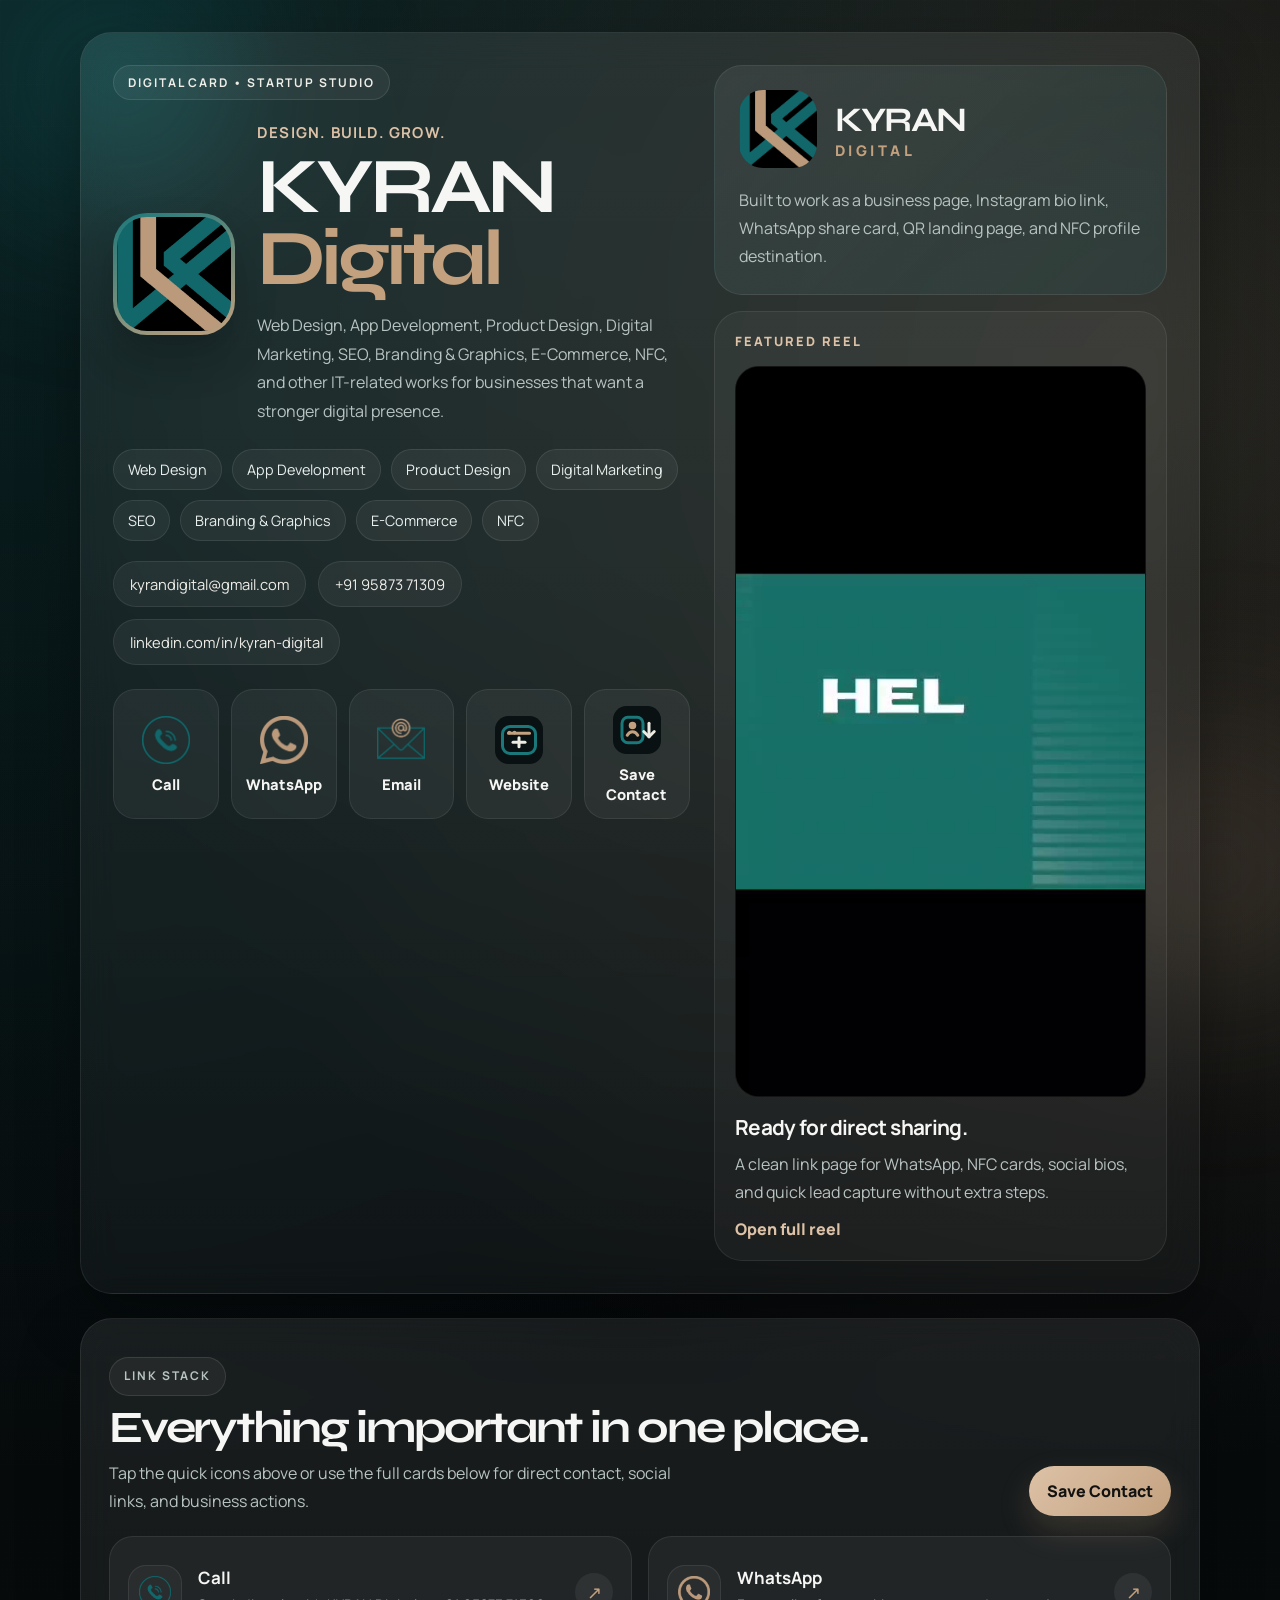
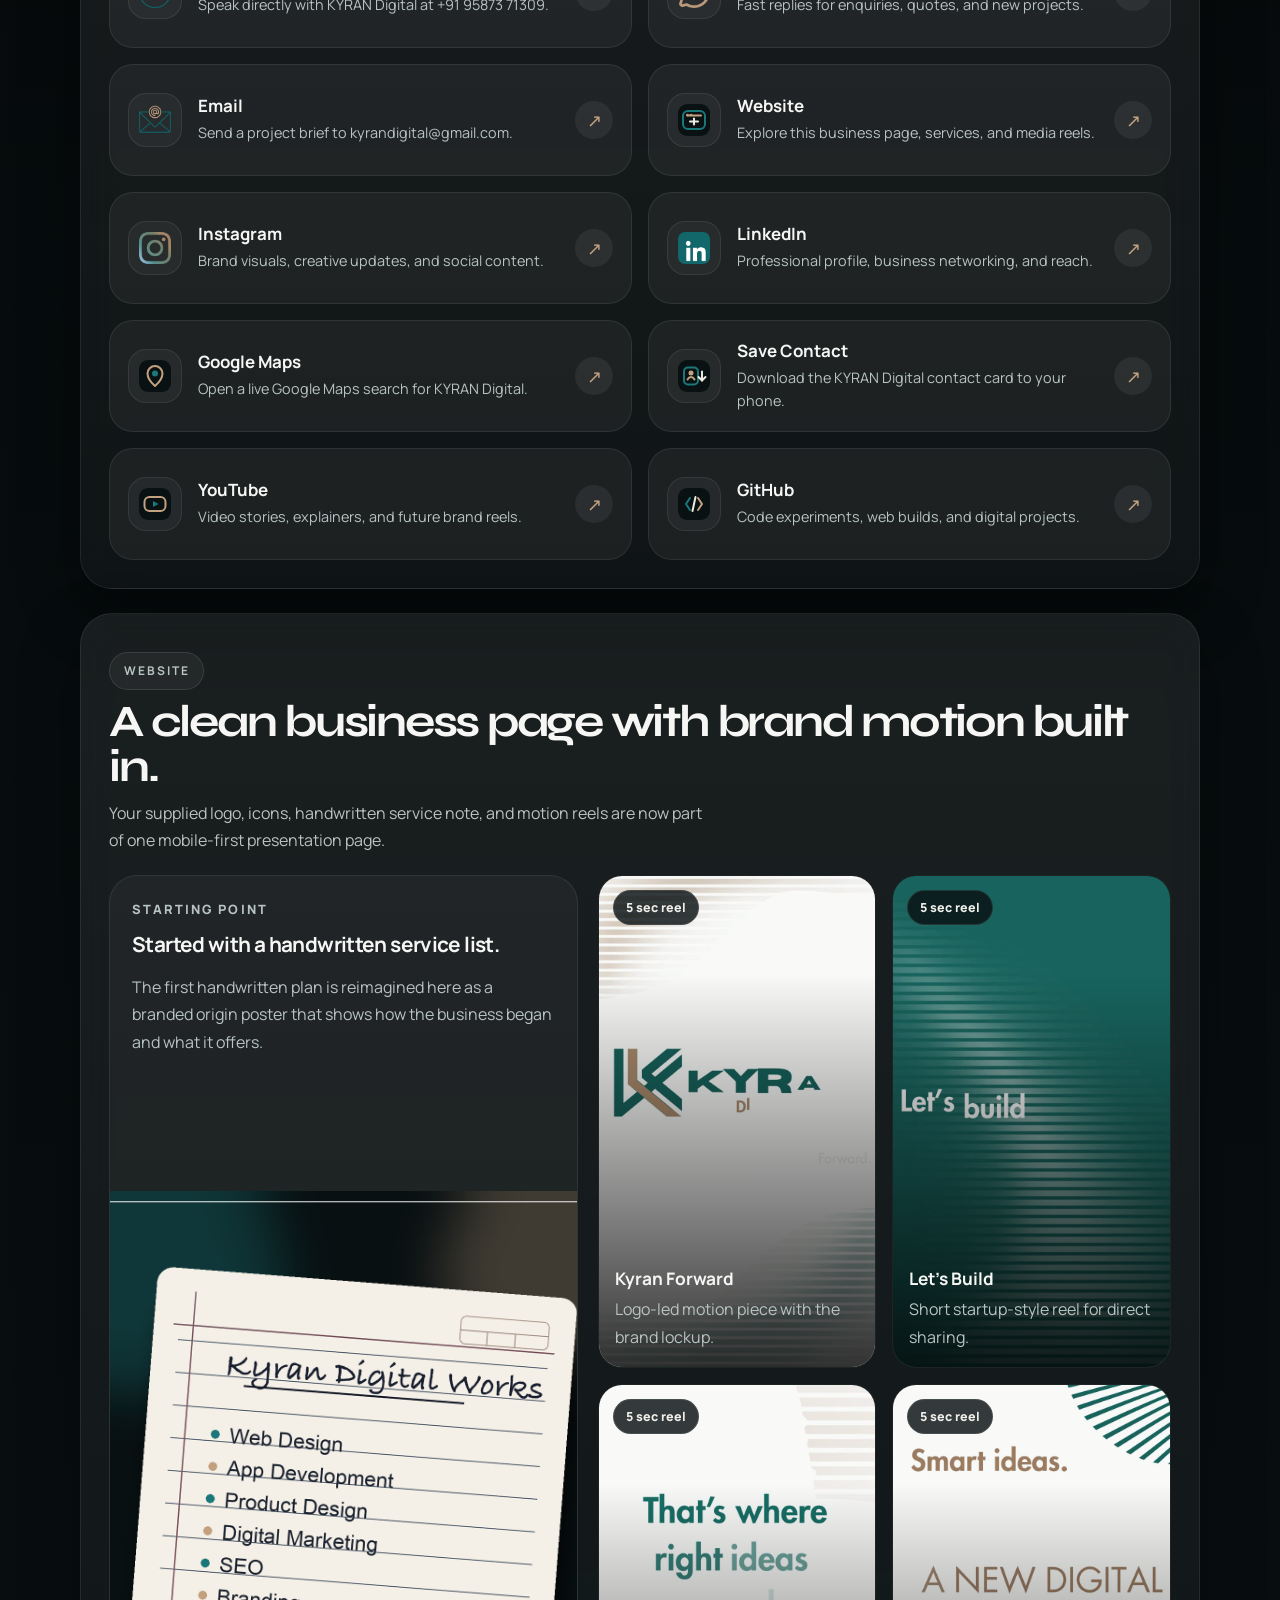
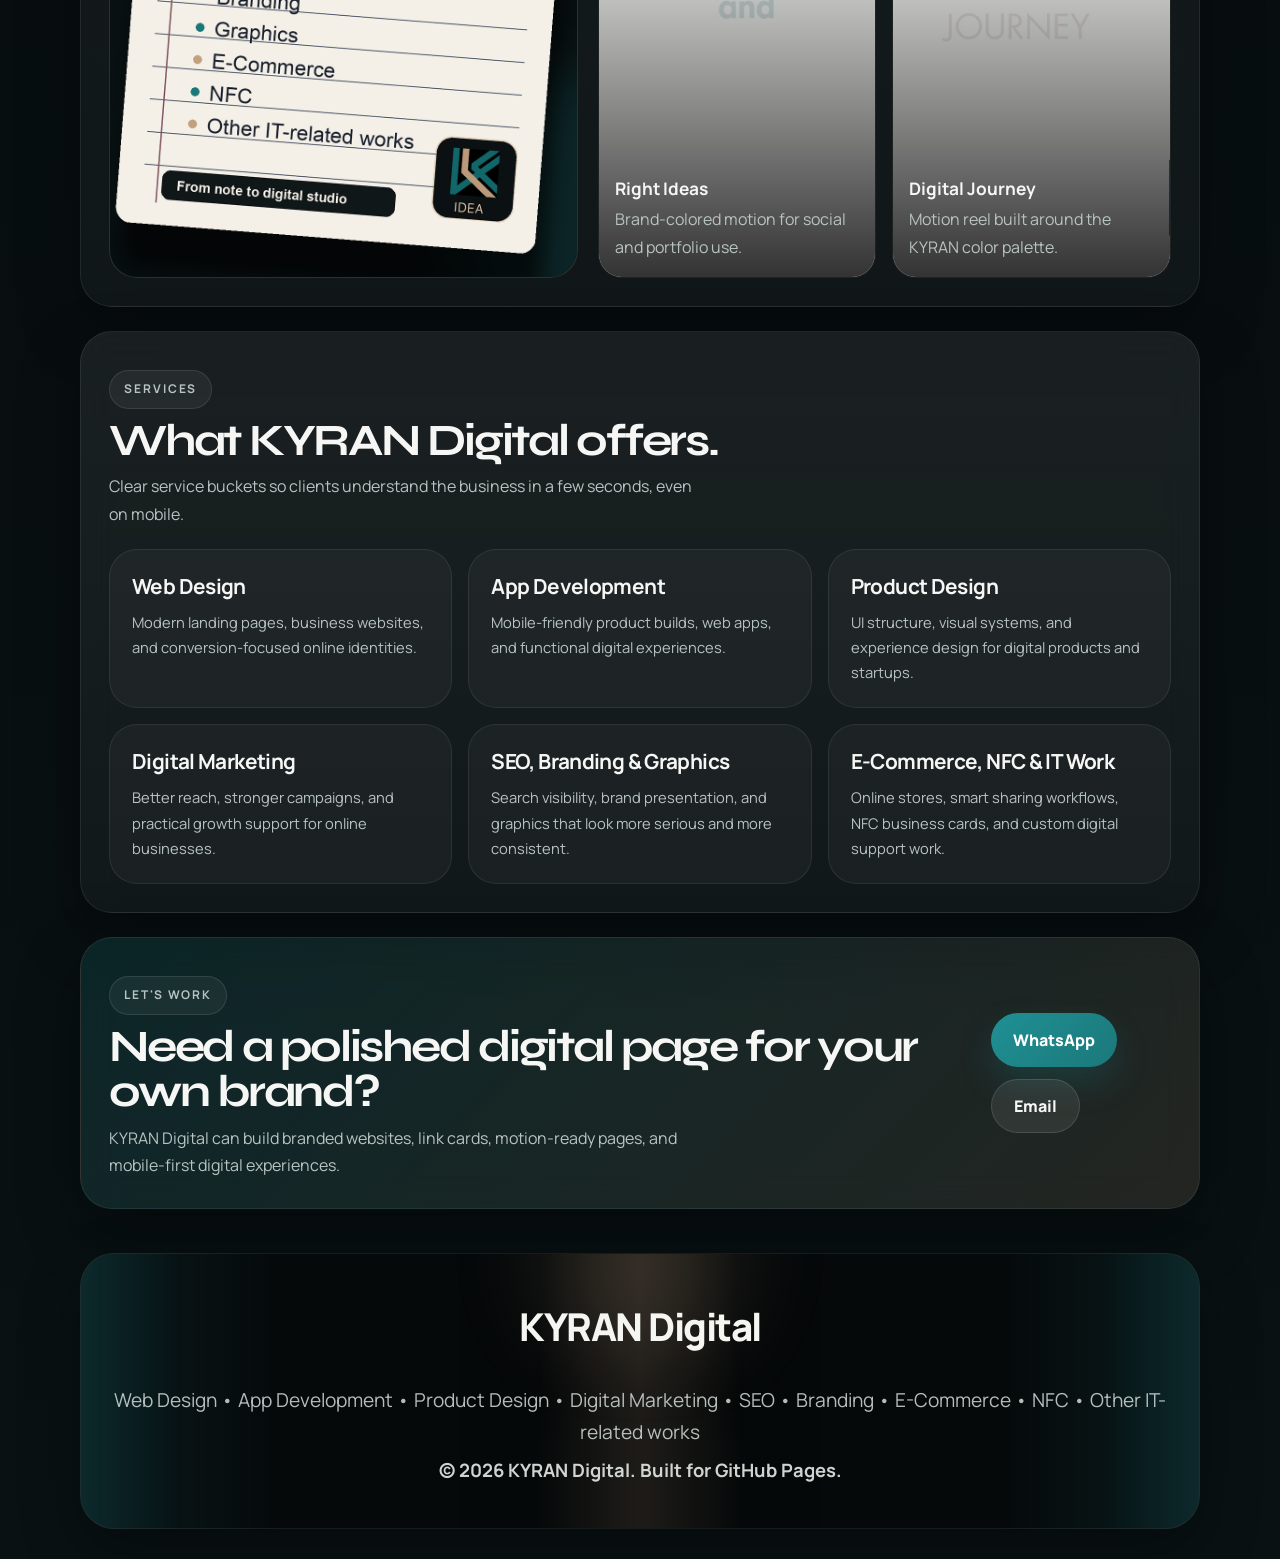
==== index.html @ a5ba5de8 "Initial upload of KYRAN Digital Pro website" ====
<!DOCTYPE html>
<html lang="en">
  <head>
    <meta charset="UTF-8" />
    <meta name="viewport" content="width=device-width, initial-scale=1.0" />
    <title>KYRAN Digital | Digital Card</title>
    <meta
      name="description"
      content="KYRAN Digital provides web design, app development, product design, digital marketing, SEO, branding, graphics, e-commerce, NFC, and other IT-related works."
    />
    <meta name="theme-color" content="#091113" />
    <meta property="og:title" content="KYRAN Digital" />
    <meta
      property="og:description"
      content="A mobile-first digital card for KYRAN Digital with direct actions, social links, and branded media."
    />
    <meta property="og:image" content="logo.png" />
    <link rel="icon" href="logo.png" />
    <link rel="preconnect" href="https://fonts.googleapis.com" />
    <link rel="preconnect" href="https://fonts.gstatic.com" crossorigin />
    <link
      href="https://fonts.googleapis.com/css2?family=Manrope:wght@400;500;600;700;800&amp;family=Syne:wght@600;700;800&amp;display=swap"
      rel="stylesheet"
    />
    <link rel="stylesheet" href="style.css" />
  </head>
  <body>
    <div class="ambient ambient-one" aria-hidden="true"></div>
    <div class="ambient ambient-two" aria-hidden="true"></div>

    <main class="page-shell" id="top">
      <section class="surface hero-panel">
        <div class="hero-copy">
          <p class="eyebrow">Digital Card • Startup Studio</p>

          <div class="brand-row">
            <div class="avatar-ring">
              <img
                src="assets/brand/profile-photo.png"
                alt="KYRAN Digital profile photo"
              />
            </div>

            <div class="brand-copy">
              <p class="brand-kicker">Design. Build. Grow.</p>
              <h1>KYRAN <span>Digital</span></h1>
              <p class="lede">
                Web Design, App Development, Product Design, Digital Marketing,
                SEO, Branding &amp; Graphics, E-Commerce, NFC, and other
                IT-related works for businesses that want a stronger digital
                presence.
              </p>
            </div>
          </div>

          <div class="service-tags" aria-label="Services">
            <span class="tag">Web Design</span>
            <span class="tag">App Development</span>
            <span class="tag">Product Design</span>
            <span class="tag">Digital Marketing</span>
            <span class="tag">SEO</span>
            <span class="tag">Branding &amp; Graphics</span>
            <span class="tag">E-Commerce</span>
            <span class="tag">NFC</span>
          </div>

          <div class="meta-row">
            <a href="mailto:kyrandigital@gmail.com">kyrandigital@gmail.com</a>
            <a href="tel:+919587371309">+91 95873 71309</a>
            <a
              href="https://www.linkedin.com/in/kyran-digital"
              target="_blank"
              rel="noreferrer"
              >linkedin.com/in/kyran-digital</a
            >
          </div>

          <div class="quick-actions" aria-label="Quick actions">
            <a class="quick-card" href="tel:+919587371309">
              <img src="assets/icons/call.png" alt="" aria-hidden="true" />
              <span>Call</span>
            </a>

            <a
              class="quick-card"
              href="https://wa.me/919587371309"
              target="_blank"
              rel="noreferrer"
            >
              <img
                src="assets/icons/whatsapp.png"
                alt=""
                aria-hidden="true"
              />
              <span>WhatsApp</span>
            </a>

            <a class="quick-card" href="mailto:kyrandigital@gmail.com">
              <img src="assets/icons/email.png" alt="" aria-hidden="true" />
              <span>Email</span>
            </a>

            <a class="quick-card" href="#website">
              <img src="assets/icons/website.svg" alt="" aria-hidden="true" />
              <span>Website</span>
            </a>

            <a class="quick-card" href="contact.vcf" download>
              <img
                src="assets/icons/save-contact.svg"
                alt=""
                aria-hidden="true"
              />
              <span>Save Contact</span>
            </a>
          </div>
        </div>

        <aside class="hero-side">
          <div class="brand-preview">
            <div class="lockup">
              <img src="logo.png" alt="KYRAN Digital logo" />
              <div class="lockup-title">
                <strong>KYRAN</strong>
                <span>Digital</span>
              </div>
            </div>

            <p class="preview-note">
              Built to work as a business page, Instagram bio link, WhatsApp
              share card, QR landing page, and NFC profile destination.
            </p>
          </div>

          <div class="featured-reel">
            <p class="card-label">Featured Reel</p>
            <video
              src="assets/reels/story-02.mp4"
              poster="assets/reels/posters/story-02.jpg"
              autoplay
              muted
              loop
              playsinline
              preload="metadata"
            ></video>
            <div class="featured-copy">
              <strong>Ready for direct sharing.</strong>
              <p>
                A clean link page for WhatsApp, NFC cards, social bios, and
                quick lead capture without extra steps.
              </p>
              <a
                class="mini-link"
                href="assets/reels/story-02.mp4"
                target="_blank"
                rel="noreferrer"
                >Open full reel</a
              >
            </div>
          </div>
        </aside>
      </section>

      <section class="surface stack-panel" id="links">
        <div class="section-head">
          <div>
            <p class="eyebrow">Link Stack</p>
            <h2>Everything important in one place.</h2>
            <p>
              Tap the quick icons above or use the full cards below for direct
              contact, social links, and business actions.
            </p>
          </div>

          <a class="save-chip" href="contact.vcf" download>Save Contact</a>
        </div>

        <div class="link-stack">
          <a class="link-item" href="tel:+919587371309">
            <img src="assets/icons/call.png" alt="" aria-hidden="true" />
            <div class="link-copy">
              <strong>Call</strong>
              <span>Speak directly with KYRAN Digital at +91 95873 71309.</span>
            </div>
            <span class="link-arrow" aria-hidden="true">↗</span>
          </a>

          <a
            class="link-item"
            href="https://wa.me/919587371309"
            target="_blank"
            rel="noreferrer"
          >
            <img src="assets/icons/whatsapp.png" alt="" aria-hidden="true" />
            <div class="link-copy">
              <strong>WhatsApp</strong>
              <span>Fast replies for enquiries, quotes, and new projects.</span>
            </div>
            <span class="link-arrow" aria-hidden="true">↗</span>
          </a>

          <a class="link-item" href="mailto:kyrandigital@gmail.com">
            <img src="assets/icons/email.png" alt="" aria-hidden="true" />
            <div class="link-copy">
              <strong>Email</strong>
              <span>Send a project brief to kyrandigital@gmail.com.</span>
            </div>
            <span class="link-arrow" aria-hidden="true">↗</span>
          </a>

          <a class="link-item" href="#website">
            <img src="assets/icons/website.svg" alt="" aria-hidden="true" />
            <div class="link-copy">
              <strong>Website</strong>
              <span>Explore this business page, services, and media reels.</span>
            </div>
            <span class="link-arrow" aria-hidden="true">↗</span>
          </a>

          <a
            class="link-item"
            href="https://www.instagram.com/kyran.digital?igsh=MWJrNnlidGhnaG5paQ=="
            target="_blank"
            rel="noreferrer"
          >
            <img src="assets/icons/instagram.png" alt="" aria-hidden="true" />
            <div class="link-copy">
              <strong>Instagram</strong>
              <span>Brand visuals, creative updates, and social content.</span>
            </div>
            <span class="link-arrow" aria-hidden="true">↗</span>
          </a>

          <a
            class="link-item"
            href="https://www.linkedin.com/in/kyran-digital"
            target="_blank"
            rel="noreferrer"
          >
            <img src="assets/icons/linkedin.png" alt="" aria-hidden="true" />
            <div class="link-copy">
              <strong>LinkedIn</strong>
              <span>Professional profile, business networking, and reach.</span>
            </div>
            <span class="link-arrow" aria-hidden="true">↗</span>
          </a>

          <a
            class="link-item"
            href="https://www.google.com/maps/search/?api=1&amp;query=KYRAN+Digital"
            target="_blank"
            rel="noreferrer"
          >
            <img src="assets/icons/maps.svg" alt="" aria-hidden="true" />
            <div class="link-copy">
              <strong>Google Maps</strong>
              <span>Open a live Google Maps search for KYRAN Digital.</span>
            </div>
            <span class="link-arrow" aria-hidden="true">↗</span>
          </a>

          <a class="link-item" href="contact.vcf" download>
            <img
              src="assets/icons/save-contact.svg"
              alt=""
              aria-hidden="true"
            />
            <div class="link-copy">
              <strong>Save Contact</strong>
              <span>Download the KYRAN Digital contact card to your phone.</span>
            </div>
            <span class="link-arrow" aria-hidden="true">↗</span>
          </a>

          <a
            class="link-item"
            href="https://www.youtube.com/channel/UC_13HEMWUVOd7R-yGIdoRAQ"
            target="_blank"
            rel="noreferrer"
          >
            <img src="assets/icons/youtube.svg" alt="" aria-hidden="true" />
            <div class="link-copy">
              <strong>YouTube</strong>
              <span>Video stories, explainers, and future brand reels.</span>
            </div>
            <span class="link-arrow" aria-hidden="true">↗</span>
          </a>

          <a
            class="link-item"
            href="https://github.com/KYRAN-Digital"
            target="_blank"
            rel="noreferrer"
          >
            <img src="assets/icons/github.svg" alt="" aria-hidden="true" />
            <div class="link-copy">
              <strong>GitHub</strong>
              <span>Code experiments, web builds, and digital projects.</span>
            </div>
            <span class="link-arrow" aria-hidden="true">↗</span>
          </a>
        </div>
      </section>

      <section class="surface showcase-panel" id="website">
        <div class="section-head">
          <div>
            <p class="eyebrow">Website</p>
            <h2>A clean business page with brand motion built in.</h2>
            <p>
              Your supplied logo, icons, handwritten service note, and motion
              reels are now part of one mobile-first presentation page.
            </p>
          </div>
        </div>

        <div class="showcase-grid">
          <article class="origin-card">
            <div class="origin-copy">
              <p class="origin-label">Starting Point</p>
              <h3>Started with a handwritten service list.</h3>
              <p>
                The first handwritten plan is reimagined here as a branded
                origin poster that shows how the business began and what it
                offers.
              </p>
            </div>
            <img
              src="assets/brand/starting-point-poster.png"
              alt="Branded poster based on KYRAN Digital's first handwritten service list"
              loading="lazy"
            />
          </article>

          <div class="reel-rail">
            <a
              class="reel-card"
              href="assets/reels/reel-10.mp4"
              target="_blank"
              rel="noreferrer"
            >
              <img
                src="assets/reels/posters/reel-10.jpg"
                alt="KYRAN Digital motion reel poster"
                loading="lazy"
              />
              <span class="reel-badge">5 sec reel</span>
              <div class="reel-meta">
                <strong>Kyran Forward</strong>
                <span>Logo-led motion piece with the brand lockup.</span>
              </div>
            </a>

            <a
              class="reel-card"
              href="assets/reels/reel-11.mp4"
              target="_blank"
              rel="noreferrer"
            >
              <img
                src="assets/reels/posters/reel-11.jpg"
                alt="Let's build motion reel poster"
                loading="lazy"
              />
              <span class="reel-badge">5 sec reel</span>
              <div class="reel-meta">
                <strong>Let's Build</strong>
                <span>Short startup-style reel for direct sharing.</span>
              </div>
            </a>

            <a
              class="reel-card"
              href="assets/reels/reel-04.mp4"
              target="_blank"
              rel="noreferrer"
            >
              <img
                src="assets/reels/posters/reel-04.jpg"
                alt="Right ideas motion reel poster"
                loading="lazy"
              />
              <span class="reel-badge">5 sec reel</span>
              <div class="reel-meta">
                <strong>Right Ideas</strong>
                <span>Brand-colored motion for social and portfolio use.</span>
              </div>
            </a>

            <a
              class="reel-card"
              href="assets/reels/reel-08.mp4"
              target="_blank"
              rel="noreferrer"
            >
              <img
                src="assets/reels/posters/reel-08.jpg"
                alt="Digital journey motion reel poster"
                loading="lazy"
              />
              <span class="reel-badge">5 sec reel</span>
              <div class="reel-meta">
                <strong>Digital Journey</strong>
                <span>Motion reel built around the KYRAN color palette.</span>
              </div>
            </a>
          </div>
        </div>
      </section>

      <section class="surface services-panel" id="services">
        <div class="section-head">
          <div>
            <p class="eyebrow">Services</p>
            <h2>What KYRAN Digital offers.</h2>
            <p>
              Clear service buckets so clients understand the business in a few
              seconds, even on mobile.
            </p>
          </div>
        </div>

        <div class="service-grid">
          <article class="service-card">
            <h3>Web Design</h3>
            <p>
              Modern landing pages, business websites, and conversion-focused
              online identities.
            </p>
          </article>

          <article class="service-card">
            <h3>App Development</h3>
            <p>
              Mobile-friendly product builds, web apps, and functional digital
              experiences.
            </p>
          </article>

          <article class="service-card">
            <h3>Product Design</h3>
            <p>
              UI structure, visual systems, and experience design for digital
              products and startups.
            </p>
          </article>

          <article class="service-card">
            <h3>Digital Marketing</h3>
            <p>
              Better reach, stronger campaigns, and practical growth support for
              online businesses.
            </p>
          </article>

          <article class="service-card">
            <h3>SEO, Branding &amp; Graphics</h3>
            <p>
              Search visibility, brand presentation, and graphics that look more
              serious and more consistent.
            </p>
          </article>

          <article class="service-card">
            <h3>E-Commerce, NFC &amp; IT Work</h3>
            <p>
              Online stores, smart sharing workflows, NFC business cards, and
              custom digital support work.
            </p>
          </article>
        </div>
      </section>

      <section class="surface cta-panel">
        <div>
          <p class="eyebrow">Let's Work</p>
          <h2>Need a polished digital page for your own brand?</h2>
          <p>
            KYRAN Digital can build branded websites, link cards, motion-ready
            pages, and mobile-first digital experiences.
          </p>
        </div>

        <div class="button-row">
          <a
            class="button button-primary"
            href="https://wa.me/919587371309"
            target="_blank"
            rel="noreferrer"
            >WhatsApp</a
          >
          <a class="button button-secondary" href="mailto:kyrandigital@gmail.com"
            >Email</a
          >
        </div>
      </section>
    </main>

    <footer class="footer">
      <div class="footer-card">
        <strong class="footer-title">KYRAN Digital</strong>
        <p class="footer-services">
          Web Design • App Development • Product Design • Digital Marketing •
          SEO • Branding • E-Commerce • NFC • Other IT-related works
        </p>
        <p class="footer-copy">© 2026 KYRAN Digital. Built for GitHub Pages.</p>
      </div>
    </footer>
  </body>
</html>
---- style.css ----
:root {
  color-scheme: dark;
  --bg: #050708;
  --panel: rgba(12, 18, 20, 0.88);
  --panel-soft: rgba(19, 28, 30, 0.76);
  --paper: #efeee8;
  --text: #f6f7f4;
  --muted: #b8c4c2;
  --teal: #1b787a;
  --teal-soft: #7da39d;
  --gold: #c3a17f;
  --gold-soft: #ddc2a7;
  --stroke: rgba(255, 255, 255, 0.08);
  --shadow: 0 24px 60px rgba(0, 0, 0, 0.35);
  --radius-xl: 32px;
  --radius-lg: 24px;
  --radius-md: 18px;
  --max-width: 1120px;
}

* {
  box-sizing: border-box;
}

html {
  scroll-behavior: smooth;
}

body {
  margin: 0;
  font-family: "Manrope", sans-serif;
  color: var(--text);
  background:
    radial-gradient(circle at top left, rgba(27, 120, 122, 0.24), transparent 30%),
    radial-gradient(circle at 90% 8%, rgba(195, 161, 127, 0.18), transparent 24%),
    linear-gradient(180deg, #050708 0%, #091113 100%);
  min-height: 100vh;
  overflow-x: hidden;
  position: relative;
}

body::before {
  content: "";
  position: fixed;
  inset: 0;
  background-image:
    linear-gradient(rgba(255, 255, 255, 0.035) 1px, transparent 1px),
    linear-gradient(90deg, rgba(255, 255, 255, 0.03) 1px, transparent 1px);
  background-size: 42px 42px;
  mask-image: linear-gradient(180deg, rgba(255, 255, 255, 0.9), transparent 86%);
  opacity: 0.36;
  pointer-events: none;
  z-index: -3;
}

.ambient {
  position: fixed;
  border-radius: 999px;
  filter: blur(70px);
  pointer-events: none;
  z-index: -2;
}

.ambient-one {
  width: 26rem;
  height: 26rem;
  top: -8rem;
  left: -6rem;
  background: radial-gradient(circle, rgba(27, 120, 122, 0.35), transparent 72%);
}

.ambient-two {
  width: 28rem;
  height: 28rem;
  right: -10rem;
  bottom: -12rem;
  background: radial-gradient(circle, rgba(195, 161, 127, 0.22), transparent 70%);
}

img,
video {
  max-width: 100%;
  display: block;
}

a {
  color: inherit;
}

.page-shell {
  width: min(var(--max-width), calc(100% - 28px));
  margin: 32px auto 52px;
  display: grid;
  gap: 24px;
}

.surface {
  background: linear-gradient(180deg, rgba(255, 255, 255, 0.08), rgba(255, 255, 255, 0.04));
  border: 1px solid var(--stroke);
  border-radius: var(--radius-xl);
  box-shadow: var(--shadow);
  backdrop-filter: blur(18px);
  animation: rise 0.75s ease both;
}

.hero-panel {
  padding: 32px;
  display: grid;
  grid-template-columns: minmax(0, 1.12fr) minmax(320px, 0.88fr);
  gap: 24px;
  overflow: hidden;
  position: relative;
}

.hero-panel::before {
  content: "";
  position: absolute;
  width: 320px;
  height: 320px;
  left: -120px;
  top: -120px;
  background: radial-gradient(circle, rgba(27, 120, 122, 0.2), transparent 72%);
  border-radius: 50%;
}

.hero-copy,
.hero-side {
  position: relative;
  z-index: 1;
}

.eyebrow {
  margin: 0;
  width: fit-content;
  padding: 8px 14px;
  border-radius: 999px;
  border: 1px solid rgba(255, 255, 255, 0.1);
  background: rgba(255, 255, 255, 0.05);
  color: var(--paper);
  font-size: 12px;
  font-weight: 700;
  letter-spacing: 0.16em;
  text-transform: uppercase;
}

.brand-row {
  display: flex;
  align-items: center;
  gap: 22px;
  margin-top: 22px;
}

.avatar-ring {
  flex-shrink: 0;
  width: 122px;
  height: 122px;
  padding: 4px;
  border-radius: 34px;
  background: linear-gradient(155deg, var(--teal), var(--gold));
  box-shadow: 0 24px 40px rgba(0, 0, 0, 0.24);
}

.avatar-ring img {
  width: 100%;
  height: 100%;
  border-radius: 30px;
  object-fit: cover;
  background: #000;
}

.brand-kicker {
  margin: 0 0 8px;
  color: var(--gold-soft);
  font-size: 15px;
  font-weight: 700;
  letter-spacing: 0.08em;
  text-transform: uppercase;
}

.brand-copy h1 {
  margin: 0;
  font-family: "Syne", sans-serif;
  font-size: clamp(3rem, 7vw, 4.9rem);
  line-height: 0.92;
  letter-spacing: -0.06em;
}

.brand-copy h1 span {
  display: block;
  color: var(--gold);
}

.lede {
  margin: 16px 0 0;
  max-width: 62ch;
  color: var(--muted);
  font-size: 1rem;
  line-height: 1.78;
}

.service-tags {
  display: flex;
  flex-wrap: wrap;
  gap: 10px;
  margin-top: 24px;
}

.tag {
  padding: 10px 14px;
  border-radius: 999px;
  background: rgba(255, 255, 255, 0.05);
  border: 1px solid rgba(255, 255, 255, 0.09);
  color: #e8efed;
  font-size: 0.9rem;
}

.meta-row {
  display: flex;
  flex-wrap: wrap;
  gap: 12px;
  margin-top: 20px;
}

.meta-row a {
  text-decoration: none;
  padding: 12px 16px;
  border-radius: 999px;
  background: rgba(255, 255, 255, 0.05);
  border: 1px solid rgba(255, 255, 255, 0.08);
  color: var(--paper);
  font-size: 0.92rem;
  transition: background 0.2s ease, border-color 0.2s ease, transform 0.2s ease;
}

.meta-row a:hover {
  transform: translateY(-2px);
  background: rgba(27, 120, 122, 0.14);
  border-color: rgba(27, 120, 122, 0.55);
}

.quick-actions {
  display: grid;
  grid-template-columns: repeat(5, minmax(0, 1fr));
  gap: 12px;
  margin-top: 24px;
}

.quick-card {
  text-decoration: none;
  min-height: 118px;
  border-radius: 22px;
  padding: 16px 10px 14px;
  background: rgba(255, 255, 255, 0.05);
  border: 1px solid rgba(255, 255, 255, 0.08);
  display: grid;
  justify-items: center;
  align-content: center;
  gap: 10px;
  transition: transform 0.22s ease, background 0.22s ease, border-color 0.22s ease;
}

.quick-card:hover {
  transform: translateY(-4px);
  background: rgba(27, 120, 122, 0.13);
  border-color: rgba(27, 120, 122, 0.55);
}

.quick-card img {
  width: 48px;
  height: 48px;
  object-fit: contain;
}

.quick-card span {
  font-size: 0.92rem;
  font-weight: 800;
  text-align: center;
}

.hero-side {
  display: grid;
  gap: 16px;
}

.brand-preview,
.featured-reel,
.origin-card,
.service-card {
  border-radius: 28px;
  background: rgba(255, 255, 255, 0.04);
  border: 1px solid rgba(255, 255, 255, 0.08);
}

.brand-preview {
  padding: 24px;
  background: linear-gradient(135deg, rgba(255, 255, 255, 0.07), rgba(27, 120, 122, 0.14));
}

.lockup {
  display: flex;
  align-items: center;
  gap: 18px;
}

.lockup img {
  width: 78px;
  height: 78px;
  border-radius: 24px;
  object-fit: cover;
  background: #000;
}

.lockup-title strong {
  display: block;
  font-family: "Syne", sans-serif;
  font-size: 2.15rem;
  letter-spacing: -0.05em;
}

.lockup-title span {
  display: block;
  color: var(--gold);
  font-size: 0.92rem;
  font-weight: 800;
  letter-spacing: 0.24em;
  text-transform: uppercase;
}

.preview-note {
  margin: 18px 0 0;
  color: var(--muted);
  line-height: 1.75;
}

.featured-reel {
  padding: 20px;
  display: grid;
  gap: 16px;
}

.card-label,
.origin-label {
  margin: 0;
  color: var(--gold-soft);
  font-size: 0.8rem;
  font-weight: 800;
  letter-spacing: 0.16em;
  text-transform: uppercase;
}

.featured-reel video {
  width: 100%;
  aspect-ratio: 9 / 16;
  object-fit: cover;
  border-radius: 24px;
  border: 1px solid rgba(255, 255, 255, 0.08);
  background: #000;
}

.featured-copy strong,
.origin-copy h3,
.service-card h3 {
  display: block;
  margin: 0;
  font-size: 1.3rem;
  letter-spacing: -0.03em;
}

.featured-copy p,
.origin-copy p,
.service-card p,
.section-head p,
.reel-meta span,
.cta-panel p,
.footer {
  color: var(--muted);
  line-height: 1.72;
}

.featured-copy p {
  margin: 10px 0 0;
}

.mini-link {
  display: inline-flex;
  margin-top: 12px;
  text-decoration: none;
  color: var(--gold-soft);
  font-weight: 800;
}

.stack-panel,
.showcase-panel,
.services-panel,
.cta-panel {
  padding: 28px;
}

.section-head {
  display: flex;
  justify-content: space-between;
  align-items: flex-end;
  gap: 16px;
  margin-bottom: 20px;
}

.section-head h2,
.cta-panel h2 {
  margin: 10px 0 0;
  font-family: "Syne", sans-serif;
  font-size: clamp(2rem, 4vw, 2.8rem);
  line-height: 1;
  letter-spacing: -0.05em;
}

.section-head p,
.cta-panel p {
  margin: 10px 0 0;
  max-width: 60ch;
}

.save-chip,
.button {
  text-decoration: none;
  border-radius: 999px;
  font-weight: 800;
  transition: transform 0.22s ease, box-shadow 0.22s ease, background 0.22s ease;
}

.save-chip {
  padding: 14px 18px;
  color: #121212;
  background: linear-gradient(135deg, var(--gold-soft), var(--gold));
  box-shadow: 0 14px 32px rgba(195, 161, 127, 0.2);
}

.save-chip:hover,
.button:hover {
  transform: translateY(-2px);
}

.link-stack {
  display: grid;
  grid-template-columns: repeat(2, minmax(0, 1fr));
  gap: 16px;
}

.link-item {
  min-height: 112px;
  padding: 18px;
  text-decoration: none;
  color: var(--text);
  border-radius: 24px;
  background: rgba(255, 255, 255, 0.05);
  border: 1px solid rgba(255, 255, 255, 0.08);
  display: grid;
  grid-template-columns: auto 1fr auto;
  gap: 16px;
  align-items: center;
  transition: transform 0.22s ease, background 0.22s ease, border-color 0.22s ease;
}

.link-item:hover,
.service-card:hover {
  transform: translateY(-4px);
  background: rgba(27, 120, 122, 0.12);
  border-color: rgba(27, 120, 122, 0.55);
}

.link-item img {
  width: 54px;
  height: 54px;
  object-fit: contain;
  padding: 10px;
  border-radius: 18px;
  background: rgba(255, 255, 255, 0.04);
  border: 1px solid rgba(255, 255, 255, 0.08);
}

.link-copy strong {
  display: block;
  margin-bottom: 4px;
  font-size: 1.06rem;
}

.link-copy span {
  display: block;
  color: var(--muted);
  font-size: 0.9rem;
  line-height: 1.6;
}

.link-arrow {
  width: 38px;
  height: 38px;
  border-radius: 50%;
  display: grid;
  place-items: center;
  background: rgba(255, 255, 255, 0.06);
  color: var(--gold);
  font-size: 1.1rem;
}

.showcase-grid {
  display: grid;
  grid-template-columns: minmax(0, 0.9fr) minmax(0, 1.1fr);
  gap: 20px;
}

.origin-card {
  overflow: hidden;
  display: grid;
}

.origin-copy {
  padding: 22px 22px 0;
}

.origin-copy h3 {
  margin-top: 10px;
}

.origin-card img {
  width: 100%;
  height: 100%;
  min-height: 360px;
  object-fit: cover;
  margin-top: 16px;
}

.reel-rail {
  display: grid;
  grid-template-columns: repeat(2, minmax(0, 1fr));
  gap: 16px;
}

.reel-card {
  position: relative;
  overflow: hidden;
  min-height: 250px;
  border-radius: 24px;
  border: 1px solid rgba(255, 255, 255, 0.08);
  text-decoration: none;
  color: var(--text);
  background: #0b1011;
  transition: transform 0.22s ease, border-color 0.22s ease;
}

.reel-card:hover {
  transform: translateY(-4px);
  border-color: rgba(195, 161, 127, 0.5);
}

.reel-card img {
  width: 100%;
  height: 100%;
  object-fit: cover;
}

.reel-card::after {
  content: "";
  position: absolute;
  inset: 0;
  background: linear-gradient(180deg, rgba(0, 0, 0, 0.02) 20%, rgba(0, 0, 0, 0.8) 100%);
}

.reel-badge,
.reel-meta {
  position: absolute;
  z-index: 1;
}

.reel-badge {
  top: 14px;
  left: 14px;
  padding: 8px 12px;
  border-radius: 999px;
  background: rgba(9, 17, 19, 0.82);
  border: 1px solid rgba(255, 255, 255, 0.1);
  color: var(--paper);
  font-size: 0.78rem;
  font-weight: 800;
}

.reel-meta {
  left: 16px;
  right: 16px;
  bottom: 16px;
}

.reel-meta strong {
  display: block;
  margin-bottom: 6px;
  font-size: 1.08rem;
}

.service-grid {
  display: grid;
  grid-template-columns: repeat(3, minmax(0, 1fr));
  gap: 16px;
}

.service-card {
  padding: 22px;
  transition: transform 0.22s ease, background 0.22s ease, border-color 0.22s ease;
}

.service-card p {
  margin: 10px 0 0;
  font-size: 0.92rem;
}

.cta-panel {
  display: flex;
  justify-content: space-between;
  align-items: center;
  gap: 20px;
  background: linear-gradient(135deg, rgba(27, 120, 122, 0.22), rgba(195, 161, 127, 0.15));
}

.button-row {
  display: flex;
  flex-wrap: wrap;
  gap: 12px;
}

.button {
  display: inline-flex;
  align-items: center;
  justify-content: center;
  min-height: 54px;
  padding: 14px 22px;
}

.button-primary {
  color: #fff;
  background: linear-gradient(135deg, #1f9094, var(--teal));
  box-shadow: 0 16px 32px rgba(27, 120, 122, 0.26);
}

.button-secondary {
  color: var(--text);
  background: rgba(255, 255, 255, 0.08);
  border: 1px solid rgba(255, 255, 255, 0.12);
}

.footer {
  width: min(var(--max-width), calc(100% - 28px));
  margin: -8px auto 30px;
}

.footer-card {
  position: relative;
  overflow: hidden;
  isolation: isolate;
  padding: 40px 28px 42px;
  border-radius: 34px;
  text-align: center;
  background:
    linear-gradient(90deg, rgba(27, 120, 122, 0.12) 0%, rgba(5, 8, 9, 0.96) 18%, rgba(5, 8, 9, 0.98) 50%, rgba(5, 8, 9, 0.96) 82%, rgba(27, 120, 122, 0.12) 100%),
    rgba(10, 17, 19, 0.95);
  border: 1px solid rgba(255, 255, 255, 0.08);
  box-shadow: 0 22px 60px rgba(0, 0, 0, 0.32);
}

.footer-card::before,
.footer-card::after {
  content: "";
  position: absolute;
  pointer-events: none;
  z-index: -1;
}

.footer-card::before {
  top: -100px;
  left: 50%;
  width: 380px;
  height: 220px;
  transform: translateX(-50%);
  background: radial-gradient(circle, rgba(195, 161, 127, 0.18), transparent 70%);
  filter: blur(28px);
  animation: footerGlow 9s ease-in-out infinite;
}

.footer-card::after {
  inset: -20% -10%;
  background:
    linear-gradient(90deg, transparent 0%, rgba(27, 120, 122, 0.16) 8%, transparent 16%, transparent 84%, rgba(27, 120, 122, 0.16) 92%, transparent 100%),
    linear-gradient(90deg, transparent 42%, rgba(195, 161, 127, 0.14) 50%, transparent 58%);
  opacity: 0.95;
  animation: footerSweep 12s linear infinite;
}

.footer-title {
  display: block;
  margin-bottom: 24px;
  color: #f5f6f1;
  font-size: clamp(2rem, 3vw, 2.55rem);
  font-weight: 800;
  letter-spacing: -0.04em;
}

.footer-services,
.footer-copy {
  margin: 0;
  color: rgba(220, 228, 226, 0.82);
  line-height: 1.7;
}

.footer-services {
  font-size: clamp(1rem, 1.7vw, 1.2rem);
}

.footer-copy {
  margin-top: 6px;
  font-size: clamp(0.98rem, 1.55vw, 1.15rem);
  font-weight: 700;
  color: rgba(236, 240, 236, 0.88);
}

@keyframes rise {
  from {
    opacity: 0;
    transform: translateY(18px);
  }

  to {
    opacity: 1;
    transform: translateY(0);
  }
}

@keyframes footerGlow {
  0%,
  100% {
    transform: translateX(-50%) scale(1);
    opacity: 0.8;
  }

  50% {
    transform: translateX(-50%) scale(1.08);
    opacity: 1;
  }
}

@keyframes footerSweep {
  0% {
    transform: translateX(-2%);
  }

  50% {
    transform: translateX(2%);
  }

  100% {
    transform: translateX(-2%);
  }
}

@media (max-width: 980px) {
  .hero-panel,
  .showcase-grid,
  .service-grid {
    grid-template-columns: 1fr;
  }

  .hero-side {
    grid-template-columns: repeat(2, minmax(0, 1fr));
  }

  .quick-actions {
    grid-template-columns: repeat(3, minmax(0, 1fr));
  }

  .link-stack {
    grid-template-columns: 1fr;
  }
}

@media (max-width: 760px) {
  .page-shell {
    margin-top: 18px;
    gap: 18px;
  }

  .hero-panel,
  .stack-panel,
  .showcase-panel,
  .services-panel,
  .cta-panel {
    padding: 20px;
  }

  .brand-row,
  .section-head,
  .cta-panel {
    flex-direction: column;
    align-items: flex-start;
  }

  .hero-side {
    grid-template-columns: 1fr;
  }

  .quick-actions,
  .reel-rail {
    grid-template-columns: repeat(2, minmax(0, 1fr));
  }

  .lockup-title strong {
    font-size: 1.8rem;
  }

  .button-row,
  .button {
    width: 100%;
  }

  .button {
    justify-content: center;
  }

  .footer-card {
    padding: 30px 18px 32px;
    border-radius: 28px;
  }

  .footer-title {
    margin-bottom: 18px;
  }
}

@media (max-width: 560px) {
  .quick-actions,
  .reel-rail {
    grid-template-columns: 1fr;
  }

  .avatar-ring {
    width: 100px;
    height: 100px;
  }

  .meta-row {
    flex-direction: column;
  }

  .meta-row a,
  .save-chip {
    width: 100%;
    text-align: center;
  }

  .footer-services {
    font-size: 0.98rem;
  }

  .footer-copy {
    margin-top: 10px;
    font-size: 1rem;
  }
}

@media (prefers-reduced-motion: reduce) {
  html {
    scroll-behavior: auto;
  }

  .surface,
  .save-chip,
  .button,
  .link-item,
  .service-card,
  .quick-card,
  .meta-row a,
  .reel-card,
  .footer-card::before,
  .footer-card::after {
    animation: none;
    transition: none;
  }
}
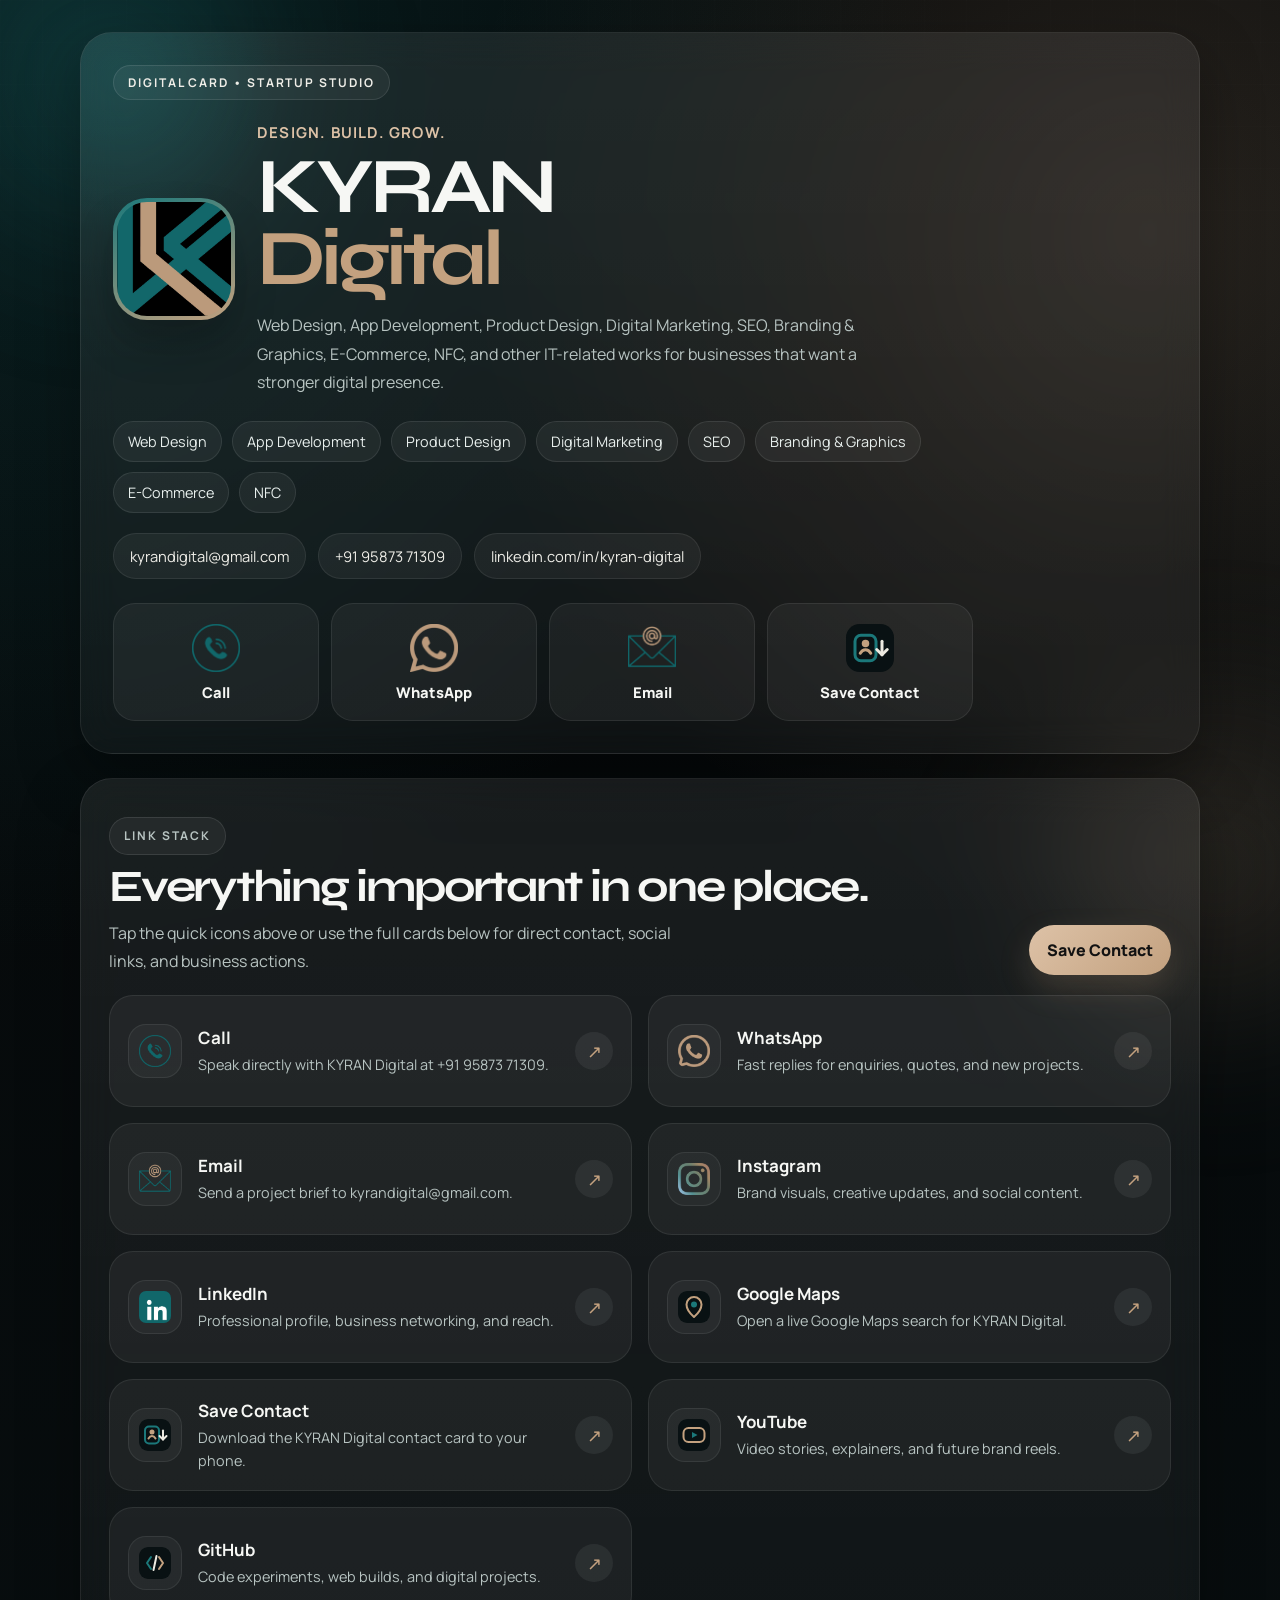
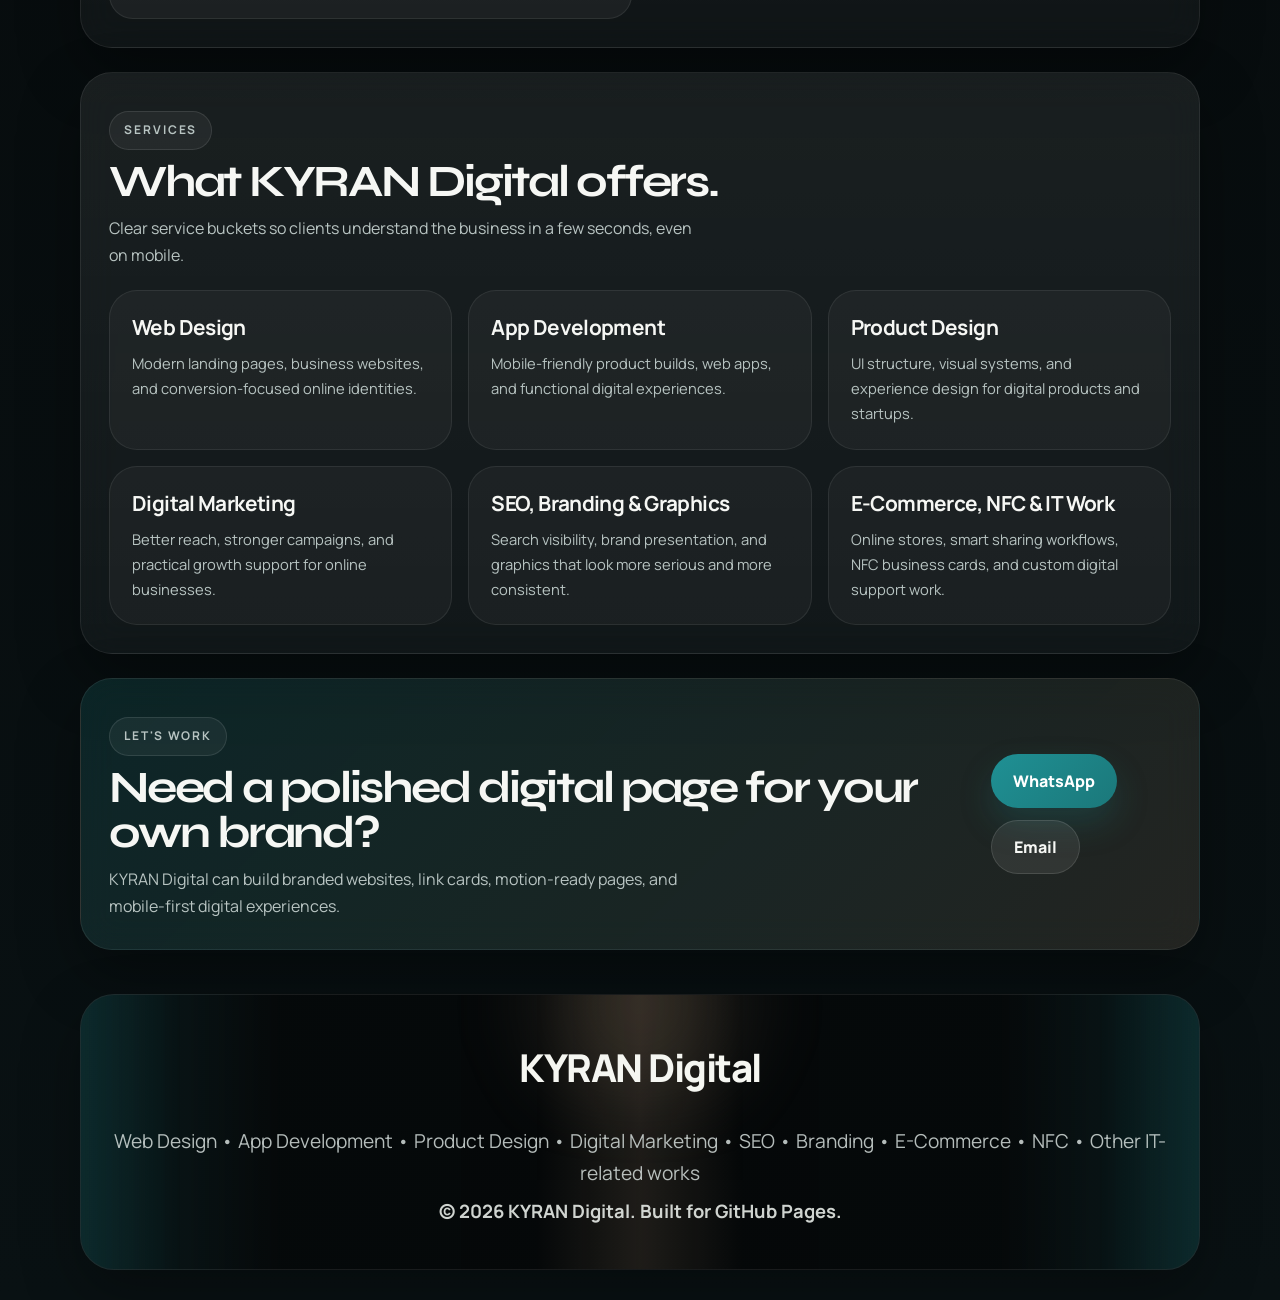
==== commit 69b98d94: "Remove website section and hero side panel" ====
--- a/index.html
+++ b/index.html
@@ -100,11 +100,6 @@
               <span>Email</span>
             </a>
 
-            <a class="quick-card" href="#website">
-              <img src="assets/icons/website.svg" alt="" aria-hidden="true" />
-              <span>Website</span>
-            </a>
-
             <a class="quick-card" href="contact.vcf" download>
               <img
                 src="assets/icons/save-contact.svg"
@@ -116,49 +111,6 @@
           </div>
         </div>
 
-        <aside class="hero-side">
-          <div class="brand-preview">
-            <div class="lockup">
-              <img src="logo.png" alt="KYRAN Digital logo" />
-              <div class="lockup-title">
-                <strong>KYRAN</strong>
-                <span>Digital</span>
-              </div>
-            </div>
-
-            <p class="preview-note">
-              Built to work as a business page, Instagram bio link, WhatsApp
-              share card, QR landing page, and NFC profile destination.
-            </p>
-          </div>
-
-          <div class="featured-reel">
-            <p class="card-label">Featured Reel</p>
-            <video
-              src="assets/reels/story-02.mp4"
-              poster="assets/reels/posters/story-02.jpg"
-              autoplay
-              muted
-              loop
-              playsinline
-              preload="metadata"
-            ></video>
-            <div class="featured-copy">
-              <strong>Ready for direct sharing.</strong>
-              <p>
-                A clean link page for WhatsApp, NFC cards, social bios, and
-                quick lead capture without extra steps.
-              </p>
-              <a
-                class="mini-link"
-                href="assets/reels/story-02.mp4"
-                target="_blank"
-                rel="noreferrer"
-                >Open full reel</a
-              >
-            </div>
-          </div>
-        </aside>
       </section>
 
       <section class="surface stack-panel" id="links">
@@ -204,15 +156,6 @@
             <div class="link-copy">
               <strong>Email</strong>
               <span>Send a project brief to kyrandigital@gmail.com.</span>
-            </div>
-            <span class="link-arrow" aria-hidden="true">↗</span>
-          </a>
-
-          <a class="link-item" href="#website">
-            <img src="assets/icons/website.svg" alt="" aria-hidden="true" />
-            <div class="link-copy">
-              <strong>Website</strong>
-              <span>Explore this business page, services, and media reels.</span>
             </div>
             <span class="link-arrow" aria-hidden="true">↗</span>
           </a>
@@ -299,112 +242,6 @@
             </div>
             <span class="link-arrow" aria-hidden="true">↗</span>
           </a>
-        </div>
-      </section>
-
-      <section class="surface showcase-panel" id="website">
-        <div class="section-head">
-          <div>
-            <p class="eyebrow">Website</p>
-            <h2>A clean business page with brand motion built in.</h2>
-            <p>
-              Your supplied logo, icons, handwritten service note, and motion
-              reels are now part of one mobile-first presentation page.
-            </p>
-          </div>
-        </div>
-
-        <div class="showcase-grid">
-          <article class="origin-card">
-            <div class="origin-copy">
-              <p class="origin-label">Starting Point</p>
-              <h3>Started with a handwritten service list.</h3>
-              <p>
-                The first handwritten plan is reimagined here as a branded
-                origin poster that shows how the business began and what it
-                offers.
-              </p>
-            </div>
-            <img
-              src="assets/brand/starting-point-poster.png"
-              alt="Branded poster based on KYRAN Digital's first handwritten service list"
-              loading="lazy"
-            />
-          </article>
-
-          <div class="reel-rail">
-            <a
-              class="reel-card"
-              href="assets/reels/reel-10.mp4"
-              target="_blank"
-              rel="noreferrer"
-            >
-              <img
-                src="assets/reels/posters/reel-10.jpg"
-                alt="KYRAN Digital motion reel poster"
-                loading="lazy"
-              />
-              <span class="reel-badge">5 sec reel</span>
-              <div class="reel-meta">
-                <strong>Kyran Forward</strong>
-                <span>Logo-led motion piece with the brand lockup.</span>
-              </div>
-            </a>
-
-            <a
-              class="reel-card"
-              href="assets/reels/reel-11.mp4"
-              target="_blank"
-              rel="noreferrer"
-            >
-              <img
-                src="assets/reels/posters/reel-11.jpg"
-                alt="Let's build motion reel poster"
-                loading="lazy"
-              />
-              <span class="reel-badge">5 sec reel</span>
-              <div class="reel-meta">
-                <strong>Let's Build</strong>
-                <span>Short startup-style reel for direct sharing.</span>
-              </div>
-            </a>
-
-            <a
-              class="reel-card"
-              href="assets/reels/reel-04.mp4"
-              target="_blank"
-              rel="noreferrer"
-            >
-              <img
-                src="assets/reels/posters/reel-04.jpg"
-                alt="Right ideas motion reel poster"
-                loading="lazy"
-              />
-              <span class="reel-badge">5 sec reel</span>
-              <div class="reel-meta">
-                <strong>Right Ideas</strong>
-                <span>Brand-colored motion for social and portfolio use.</span>
-              </div>
-            </a>
-
-            <a
-              class="reel-card"
-              href="assets/reels/reel-08.mp4"
-              target="_blank"
-              rel="noreferrer"
-            >
-              <img
-                src="assets/reels/posters/reel-08.jpg"
-                alt="Digital journey motion reel poster"
-                loading="lazy"
-              />
-              <span class="reel-badge">5 sec reel</span>
-              <div class="reel-meta">
-                <strong>Digital Journey</strong>
-                <span>Motion reel built around the KYRAN color palette.</span>
-              </div>
-            </a>
-          </div>
         </div>
       </section>
 
--- a/style.css
+++ b/style.css
@@ -106,7 +106,7 @@
 .hero-panel {
   padding: 32px;
   display: grid;
-  grid-template-columns: minmax(0, 1.12fr) minmax(320px, 0.88fr);
+  grid-template-columns: minmax(0, 1fr);
   gap: 24px;
   overflow: hidden;
   position: relative;
@@ -123,10 +123,10 @@
   border-radius: 50%;
 }
 
-.hero-copy,
-.hero-side {
+.hero-copy {
   position: relative;
   z-index: 1;
+  max-width: 860px;
 }
 
 .eyebrow {
@@ -240,7 +240,7 @@
 
 .quick-actions {
   display: grid;
-  grid-template-columns: repeat(5, minmax(0, 1fr));
+  grid-template-columns: repeat(4, minmax(0, 1fr));
   gap: 12px;
   margin-top: 24px;
 }
@@ -277,88 +277,11 @@
   text-align: center;
 }
 
-.hero-side {
-  display: grid;
-  gap: 16px;
-}
-
-.brand-preview,
-.featured-reel,
-.origin-card,
 .service-card {
   border-radius: 28px;
   background: rgba(255, 255, 255, 0.04);
   border: 1px solid rgba(255, 255, 255, 0.08);
 }
-
-.brand-preview {
-  padding: 24px;
-  background: linear-gradient(135deg, rgba(255, 255, 255, 0.07), rgba(27, 120, 122, 0.14));
-}
-
-.lockup {
-  display: flex;
-  align-items: center;
-  gap: 18px;
-}
-
-.lockup img {
-  width: 78px;
-  height: 78px;
-  border-radius: 24px;
-  object-fit: cover;
-  background: #000;
-}
-
-.lockup-title strong {
-  display: block;
-  font-family: "Syne", sans-serif;
-  font-size: 2.15rem;
-  letter-spacing: -0.05em;
-}
-
-.lockup-title span {
-  display: block;
-  color: var(--gold);
-  font-size: 0.92rem;
-  font-weight: 800;
-  letter-spacing: 0.24em;
-  text-transform: uppercase;
-}
-
-.preview-note {
-  margin: 18px 0 0;
-  color: var(--muted);
-  line-height: 1.75;
-}
-
-.featured-reel {
-  padding: 20px;
-  display: grid;
-  gap: 16px;
-}
-
-.card-label,
-.origin-label {
-  margin: 0;
-  color: var(--gold-soft);
-  font-size: 0.8rem;
-  font-weight: 800;
-  letter-spacing: 0.16em;
-  text-transform: uppercase;
-}
-
-.featured-reel video {
-  width: 100%;
-  aspect-ratio: 9 / 16;
-  object-fit: cover;
-  border-radius: 24px;
-  border: 1px solid rgba(255, 255, 255, 0.08);
-  background: #000;
-}
-
-.featured-copy strong,
-.origin-copy h3,
 .service-card h3 {
   display: block;
   margin: 0;
@@ -366,31 +289,15 @@
   letter-spacing: -0.03em;
 }
 
-.featured-copy p,
-.origin-copy p,
 .service-card p,
 .section-head p,
-.reel-meta span,
 .cta-panel p,
 .footer {
   color: var(--muted);
   line-height: 1.72;
 }
 
-.featured-copy p {
-  margin: 10px 0 0;
-}
-
-.mini-link {
-  display: inline-flex;
-  margin-top: 12px;
-  text-decoration: none;
-  color: var(--gold-soft);
-  font-weight: 800;
-}
-
 .stack-panel,
-.showcase-panel,
 .services-panel,
 .cta-panel {
   padding: 28px;
@@ -501,99 +408,6 @@
   font-size: 1.1rem;
 }
 
-.showcase-grid {
-  display: grid;
-  grid-template-columns: minmax(0, 0.9fr) minmax(0, 1.1fr);
-  gap: 20px;
-}
-
-.origin-card {
-  overflow: hidden;
-  display: grid;
-}
-
-.origin-copy {
-  padding: 22px 22px 0;
-}
-
-.origin-copy h3 {
-  margin-top: 10px;
-}
-
-.origin-card img {
-  width: 100%;
-  height: 100%;
-  min-height: 360px;
-  object-fit: cover;
-  margin-top: 16px;
-}
-
-.reel-rail {
-  display: grid;
-  grid-template-columns: repeat(2, minmax(0, 1fr));
-  gap: 16px;
-}
-
-.reel-card {
-  position: relative;
-  overflow: hidden;
-  min-height: 250px;
-  border-radius: 24px;
-  border: 1px solid rgba(255, 255, 255, 0.08);
-  text-decoration: none;
-  color: var(--text);
-  background: #0b1011;
-  transition: transform 0.22s ease, border-color 0.22s ease;
-}
-
-.reel-card:hover {
-  transform: translateY(-4px);
-  border-color: rgba(195, 161, 127, 0.5);
-}
-
-.reel-card img {
-  width: 100%;
-  height: 100%;
-  object-fit: cover;
-}
-
-.reel-card::after {
-  content: "";
-  position: absolute;
-  inset: 0;
-  background: linear-gradient(180deg, rgba(0, 0, 0, 0.02) 20%, rgba(0, 0, 0, 0.8) 100%);
-}
-
-.reel-badge,
-.reel-meta {
-  position: absolute;
-  z-index: 1;
-}
-
-.reel-badge {
-  top: 14px;
-  left: 14px;
-  padding: 8px 12px;
-  border-radius: 999px;
-  background: rgba(9, 17, 19, 0.82);
-  border: 1px solid rgba(255, 255, 255, 0.1);
-  color: var(--paper);
-  font-size: 0.78rem;
-  font-weight: 800;
-}
-
-.reel-meta {
-  left: 16px;
-  right: 16px;
-  bottom: 16px;
-}
-
-.reel-meta strong {
-  display: block;
-  margin-bottom: 6px;
-  font-size: 1.08rem;
-}
-
 .service-grid {
   display: grid;
   grid-template-columns: repeat(3, minmax(0, 1fr));
@@ -758,22 +572,16 @@
 }
 
 @media (max-width: 980px) {
-  .hero-panel,
-  .showcase-grid,
-  .service-grid {
-    grid-template-columns: 1fr;
-  }
-
-  .hero-side {
-    grid-template-columns: repeat(2, minmax(0, 1fr));
-  }
-
   .quick-actions {
     grid-template-columns: repeat(3, minmax(0, 1fr));
   }
 
   .link-stack {
-    grid-template-columns: 1fr;
+    grid-template-columns: repeat(2, minmax(0, 1fr));
+  }
+
+  .service-grid {
+    grid-template-columns: repeat(2, minmax(0, 1fr));
   }
 }
 
@@ -785,38 +593,57 @@
 
   .hero-panel,
   .stack-panel,
-  .showcase-panel,
   .services-panel,
   .cta-panel {
     padding: 20px;
   }
 
-  .brand-row,
+  .brand-row {
+    gap: 16px;
+    align-items: flex-start;
+  }
+
   .section-head,
   .cta-panel {
     flex-direction: column;
     align-items: flex-start;
   }
 
-  .hero-side {
-    grid-template-columns: 1fr;
-  }
-
-  .quick-actions,
-  .reel-rail {
+  .quick-actions {
     grid-template-columns: repeat(2, minmax(0, 1fr));
   }
 
-  .lockup-title strong {
-    font-size: 1.8rem;
-  }
-
-  .button-row,
+  .link-stack,
+  .service-grid {
+    grid-template-columns: repeat(2, minmax(0, 1fr));
+  }
+
+  .quick-card {
+    min-height: 104px;
+    padding: 14px 10px 12px;
+  }
+
+  .quick-card img {
+    width: 42px;
+    height: 42px;
+  }
+
+  .link-item {
+    min-height: 100px;
+    padding: 16px;
+  }
+
+  .link-item img {
+    width: 48px;
+    height: 48px;
+  }
+
+  .button-row {
+    width: 100%;
+  }
+
   .button {
-    width: 100%;
-  }
-
-  .button {
+    flex: 1 1 180px;
     justify-content: center;
   }
 
@@ -831,9 +658,23 @@
 }
 
 @media (max-width: 560px) {
-  .quick-actions,
-  .reel-rail {
+  .brand-row {
+    flex-direction: column;
+  }
+
+  .quick-actions {
+    grid-template-columns: repeat(2, minmax(0, 1fr));
+  }
+
+  .link-stack,
+  .service-grid {
     grid-template-columns: 1fr;
+  }
+
+  .button {
+    width: 100%;
+    flex-basis: 100%;
+    justify-content: center;
   }
 
   .avatar-ring {
@@ -841,12 +682,17 @@
     height: 100px;
   }
 
+  .brand-copy h1 {
+    font-size: clamp(2.45rem, 13vw, 3.35rem);
+  }
+
   .meta-row {
     flex-direction: column;
   }
 
   .meta-row a,
-  .save-chip {
+  .save-chip,
+  .button {
     width: 100%;
     text-align: center;
   }
@@ -873,7 +719,6 @@
   .service-card,
   .quick-card,
   .meta-row a,
-  .reel-card,
   .footer-card::before,
   .footer-card::after {
     animation: none;
